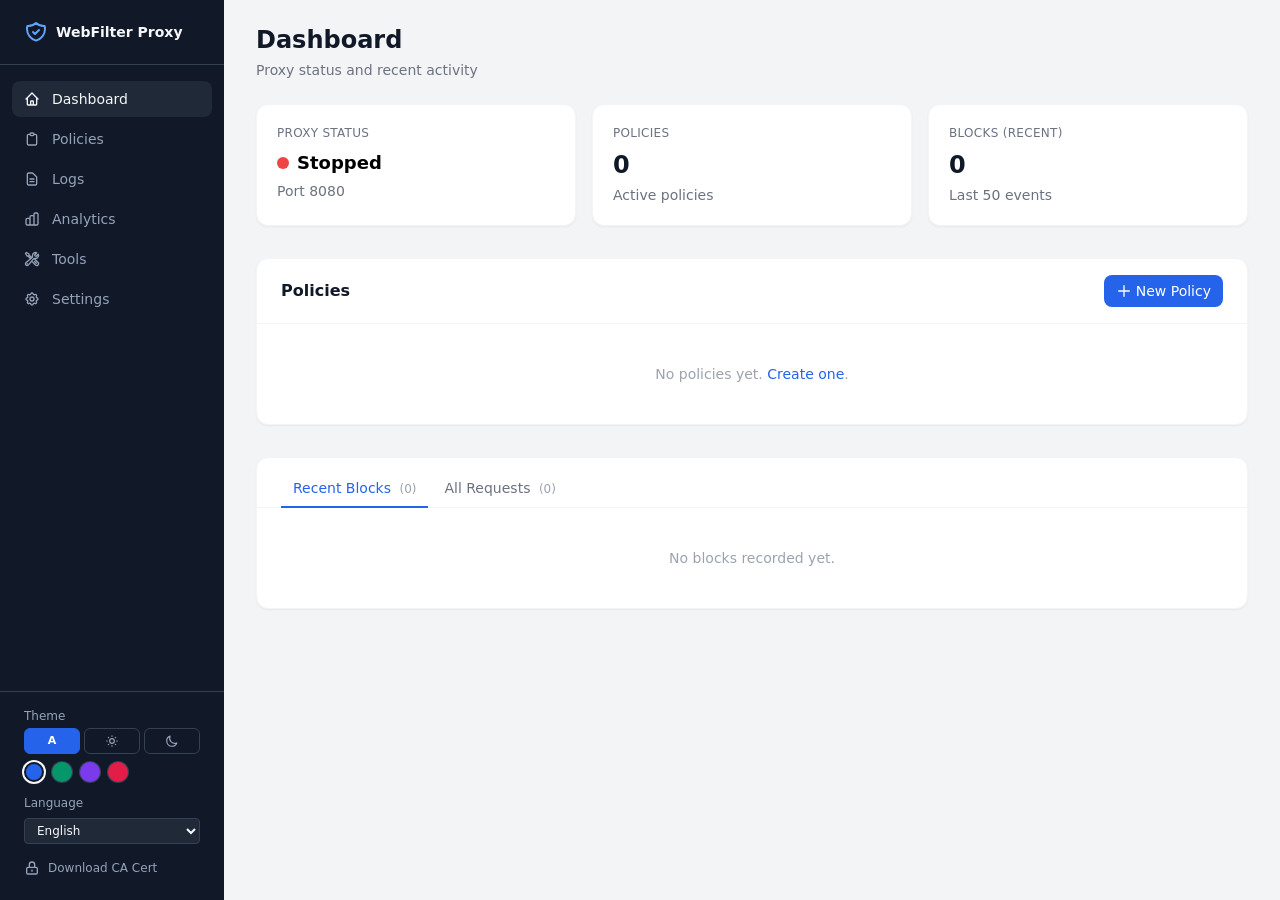
==== ui/index.html @ 970b745e "Fork gowebfilter proxy core and management UI Copy the MITM proxy engine, certificate handling, poli" ====
<!DOCTYPE html>
<html lang="en">
<head>
  <meta charset="UTF-8" />
  <meta name="viewport" content="width=device-width, initial-scale=1.0" />
  <title data-i18n="doc.dashboard">WebFilter Proxy</title>
  <link rel="stylesheet" href="tailwind.css" />
  <link rel="stylesheet" href="theme.css" />
  <script src="chrome.js"></script>
  <script src="i18n.js"></script>
  <script defer src="alpine.min.js"></script>
</head>
<body class="bg-canvas min-h-screen" x-data="dashboard()" x-init="init()">

  <!-- Sidebar -->
  <div class="flex h-screen overflow-hidden">
    <aside class="wf-sidebar w-56 bg-sidebar text-sidebar-ink flex flex-col flex-shrink-0">
      <div class="px-6 py-5 border-b border-sidebar-border">
        <div class="flex items-center gap-2">
          <svg class="w-6 h-6 text-blue-400" fill="none" viewBox="0 0 24 24" stroke="currentColor">
            <path stroke-linecap="round" stroke-linejoin="round" stroke-width="2"
              d="M9 12l2 2 4-4m5.618-4.016A11.955 11.955 0 0112 2.944a11.955 11.955 0 01-8.618 3.04A12.02 12.02 0 003 9c0 5.591 3.824 10.29 9 11.622 5.176-1.332 9-6.03 9-11.622 0-1.042-.133-2.052-.382-3.016z"/>
          </svg>
          <span class="font-bold text-sm">WebFilter Proxy</span>
        </div>
      </div>
      <nav class="flex-1 px-3 py-4 space-y-1">
        <a href="index.html" class="flex items-center gap-3 px-3 py-2 rounded-lg bg-sidebar-active text-sidebar-ink text-sm font-medium">
          <svg class="w-4 h-4" fill="none" viewBox="0 0 24 24" stroke="currentColor"><path stroke-linecap="round" stroke-linejoin="round" stroke-width="2" d="M3 12l2-2m0 0l7-7 7 7M5 10v10a1 1 0 001 1h3m10-11l2 2m-2-2v10a1 1 0 01-1 1h-3m-6 0a1 1 0 001-1v-4a1 1 0 011-1h2a1 1 0 011 1v4a1 1 0 001 1m-6 0h6"/></svg>
          <span data-i18n="nav.dashboard">Dashboard</span>
        </a>
        <a href="policies.html" class="flex items-center gap-3 px-3 py-2 rounded-lg text-sidebar-muted hover:bg-sidebar-active hover:text-sidebar-ink text-sm transition-colors">
          <svg class="w-4 h-4" fill="none" viewBox="0 0 24 24" stroke="currentColor"><path stroke-linecap="round" stroke-linejoin="round" stroke-width="2" d="M9 5H7a2 2 0 00-2 2v12a2 2 0 002 2h10a2 2 0 002-2V7a2 2 0 00-2-2h-2M9 5a2 2 0 002 2h2a2 2 0 002-2M9 5a2 2 0 012-2h2a2 2 0 012 2"/></svg>
          <span data-i18n="nav.policies">Policies</span>
        </a>
        <a href="logs.html" class="flex items-center gap-3 px-3 py-2 rounded-lg text-sidebar-muted hover:bg-sidebar-active hover:text-sidebar-ink text-sm transition-colors">
          <svg class="w-4 h-4" fill="none" viewBox="0 0 24 24" stroke="currentColor"><path stroke-linecap="round" stroke-linejoin="round" stroke-width="2" d="M9 12h6m-6 4h6m2 5H7a2 2 0 01-2-2V5a2 2 0 012-2h5.586a1 1 0 01.707.293l5.414 5.414a1 1 0 01.293.707V19a2 2 0 01-2 2z"/></svg>
          <span data-i18n="nav.logs">Logs</span>
        </a>
        <a href="analytics.html" class="flex items-center gap-3 px-3 py-2 rounded-lg text-sidebar-muted hover:bg-sidebar-active hover:text-sidebar-ink text-sm transition-colors">
          <svg class="w-4 h-4" fill="none" viewBox="0 0 24 24" stroke="currentColor"><path stroke-linecap="round" stroke-linejoin="round" stroke-width="2" d="M9 19v-6a2 2 0 00-2-2H5a2 2 0 00-2 2v6a2 2 0 002 2h2a2 2 0 002-2zm0 0V9a2 2 0 012-2h2a2 2 0 012 2v10m-6 0a2 2 0 002 2h2a2 2 0 002-2m0 0V5a2 2 0 012-2h2a2 2 0 012 2v14a2 2 0 01-2 2h-2a2 2 0 01-2-2z"/></svg>
          <span data-i18n="nav.analytics">Analytics</span>
        </a>
        <a href="tools.html" class="flex items-center gap-3 px-3 py-2 rounded-lg text-sidebar-muted hover:bg-sidebar-active hover:text-sidebar-ink text-sm transition-colors">
          <svg class="w-4 h-4" fill="none" viewBox="0 0 24 24" stroke="currentColor"><path stroke-linecap="round" stroke-linejoin="round" stroke-width="2" d="M11.42 15.17L17.25 21A2.652 2.652 0 0021 17.25l-5.877-5.877M11.42 15.17l2.496-3.03c.317-.384.74-.626 1.208-.766M11.42 15.17l-4.655 5.653a2.548 2.548 0 11-3.586-3.586l6.837-5.63m5.108-.233c.55-.164 1.163-.188 1.743-.14a4.5 4.5 0 004.486-6.336l-3.276 3.277a3.004 3.004 0 01-2.25-2.25l3.276-3.276a4.5 4.5 0 00-6.336 4.486c.091 1.076-.071 2.264-.904 2.95l-.102.085m-1.745 1.437L5.909 7.5H4.5L2.25 3.75l1.5-1.5L7.5 4.5v1.409l4.26 4.26m-1.745 1.437l1.745-1.437m6.615 8.206L15.75 15.75M4.867 19.125h.008v.008h-.008v-.008z"/></svg>
          <span data-i18n="nav.tools">Tools</span>
        </a>
        <a href="settings.html" class="flex items-center gap-3 px-3 py-2 rounded-lg text-sidebar-muted hover:bg-sidebar-active hover:text-sidebar-ink text-sm transition-colors">
          <svg class="w-4 h-4" fill="none" viewBox="0 0 24 24" stroke="currentColor"><path stroke-linecap="round" stroke-linejoin="round" stroke-width="2" d="M10.325 4.317c.426-1.756 2.924-1.756 3.35 0a1.724 1.724 0 002.573 1.066c1.543-.94 3.31.826 2.37 2.37a1.724 1.724 0 001.065 2.572c1.756.426 1.756 2.924 0 3.35a1.724 1.724 0 00-1.066 2.573c.94 1.543-.826 3.31-2.37 2.37a1.724 1.724 0 00-2.572 1.065c-.426 1.756-2.924 1.756-3.35 0a1.724 1.724 0 00-2.573-1.066c-1.543.94-3.31-.826-2.37-2.37a1.724 1.724 0 00-1.065-2.572c-1.756-.426-1.756-2.924 0-3.35a1.724 1.724 0 001.066-2.573c-.94-1.543.826-3.31 2.37-2.37.996.608 2.296.07 2.572-1.065z"/><path stroke-linecap="round" stroke-linejoin="round" stroke-width="2" d="M15 12a3 3 0 11-6 0 3 3 0 016 0z"/></svg>
          <span data-i18n="nav.settings">Settings</span>
        </a>
      </nav>
      <div class="px-3 py-4 border-t border-sidebar-border space-y-2">
        <label class="block px-3">
          <span class="text-xs text-sidebar-muted" data-i18n="lang.label">Language</span>
          <select class="wf-lang-select mt-1 w-full bg-sidebar-active text-sidebar-ink text-xs rounded px-2 py-1 border border-sidebar-border focus:outline-none"></select>
        </label>
        <a href="/api/ca-cert" class="flex items-center gap-2 text-xs text-sidebar-muted hover:text-sidebar-ink transition-colors px-3 py-2">
          <svg class="w-4 h-4" fill="none" viewBox="0 0 24 24" stroke="currentColor"><path stroke-linecap="round" stroke-linejoin="round" stroke-width="2" d="M12 15v2m-6 4h12a2 2 0 002-2v-6a2 2 0 00-2-2H6a2 2 0 00-2 2v6a2 2 0 002 2zm10-10V7a4 4 0 00-8 0v4h8z"/></svg>
          <span data-i18n="nav.downloadCert">Download CA Cert</span>
        </a>
      </div>
    </aside>

    <!-- Main content -->
    <main class="flex-1 overflow-auto">
      <div class="px-8 py-6">
        <div class="mb-6">
          <h1 class="text-2xl font-bold text-gray-900" data-i18n="dash.title">Dashboard</h1>
          <p class="text-sm text-gray-500 mt-1" data-i18n="dash.subtitle">Proxy status and recent activity</p>
        </div>

        <!-- Status cards -->
        <div class="grid grid-cols-1 sm:grid-cols-3 gap-4 mb-8">
          <div class="bg-card rounded-xl shadow-sm p-5 border border-gray-100">
            <div class="text-xs font-medium text-gray-500 uppercase tracking-wide mb-2" data-i18n="dash.proxyStatus">Proxy Status</div>
            <div class="flex items-center gap-2">
              <div :class="status.proxy_running ? 'bg-green-500' : 'bg-red-500'" class="w-3 h-3 rounded-full"></div>
              <span class="text-lg font-semibold" x-text="$t(status.proxy_running ? 'dash.running' : 'dash.stopped')"></span>
            </div>
            <div class="text-sm text-gray-500 mt-1" x-text="$t('dash.port') + ' ' + status.proxy_port"></div>
          </div>
          <div class="bg-card rounded-xl shadow-sm p-5 border border-gray-100">
            <div class="text-xs font-medium text-gray-500 uppercase tracking-wide mb-2" data-i18n="dash.policies">Policies</div>
            <div class="text-2xl font-bold text-gray-900" x-text="policies.length"></div>
            <div class="text-sm text-gray-500 mt-1" data-i18n="dash.activePolicies">Active policies</div>
          </div>
          <div class="bg-card rounded-xl shadow-sm p-5 border border-gray-100">
            <div class="text-xs font-medium text-gray-500 uppercase tracking-wide mb-2" data-i18n="dash.blocksRecent">Blocks (recent)</div>
            <div class="text-2xl font-bold text-gray-900" x-text="status.recent_blocks ? status.recent_blocks.length : 0"></div>
            <div class="text-sm text-gray-500 mt-1" data-i18n="dash.last50">Last 50 events</div>
          </div>
        </div>

        <!-- Policies table -->
        <div class="bg-card rounded-xl shadow-sm border border-gray-100 mb-8">
          <div class="px-6 py-4 border-b border-gray-100 flex items-center justify-between">
            <h2 class="text-base font-semibold text-gray-900" data-i18n="dash.policies">Policies</h2>
            <a href="policy-editor.html?action=new"
               class="inline-flex items-center gap-1 px-3 py-1.5 bg-blue-600 text-white text-sm font-medium rounded-lg hover:bg-blue-700 transition-colors">
              <svg class="w-4 h-4" fill="none" viewBox="0 0 24 24" stroke="currentColor"><path stroke-linecap="round" stroke-linejoin="round" stroke-width="2" d="M12 4v16m8-8H4"/></svg>
              <span data-i18n="dash.newPolicy">New Policy</span>
            </a>
          </div>
          <div x-show="policies.length === 0" class="px-6 py-10 text-center text-gray-400 text-sm" data-i18n-html="dash.noPolicies">
            No policies yet. <a href="policy-editor.html?action=new" class="text-blue-600 hover:underline">Create one</a>.
          </div>
          <div x-show="policies.length > 0" class="overflow-x-auto">
            <table class="w-full text-sm">
              <thead>
                <tr class="border-b border-gray-100 text-left">
                  <th class="px-6 py-3 text-xs font-medium text-gray-500 uppercase" data-i18n="th.name">Name</th>
                  <th class="px-6 py-3 text-xs font-medium text-gray-500 uppercase" data-i18n="th.sourceIps">Source IPs</th>
                  <th class="px-6 py-3 text-xs font-medium text-gray-500 uppercase" data-i18n="th.activeFilters">Active Filters</th>
                  <th class="px-6 py-3 text-xs font-medium text-gray-500 uppercase"></th>
                </tr>
              </thead>
              <tbody>
                <template x-for="policy in policies" :key="policy.name">
                  <tr class="border-b border-gray-50 hover:bg-gray-50 transition-colors">
                    <td class="px-6 py-3 font-medium text-gray-900" x-text="policy.name"></td>
                    <td class="px-6 py-3 text-gray-500">
                      <template x-if="policy.source_ips.length === 0">
                        <span class="text-gray-400 italic" x-text="$t('common.catchAll')"></span>
                      </template>
                      <template x-if="policy.source_ips.length > 0">
                        <span x-text="policy.source_ips.slice(0,2).join(', ') + (policy.source_ips.length > 2 ? ' +' + (policy.source_ips.length-2) + ' more' : '')"></span>
                      </template>
                    </td>
                    <td class="px-6 py-3">
                      <div class="flex flex-wrap gap-1">
                        <template x-if="policy.url_filter.enabled"><span class="badge bg-blue-100 text-blue-700">URL</span></template>
                        <template x-if="policy.doh.enabled"><span class="badge bg-purple-100 text-purple-700">DOH</span></template>
                        <template x-if="policy.safesearch.enabled"><span class="badge bg-green-100 text-green-700">SafeSearch</span></template>
                        <template x-if="policy.youtube.enabled"><span class="badge bg-red-100 text-red-700">YouTube</span></template>
                        <template x-if="policy.text_classifier.enabled"><span class="badge bg-yellow-100 text-yellow-700">Text</span></template>
                        <template x-if="policy.image_classifier.enabled"><span class="badge bg-orange-100 text-orange-700">Image</span></template>
                      </div>
                    </td>
                    <td class="px-6 py-3 text-right">
                      <a :href="'policy-editor.html?name=' + encodeURIComponent(policy.name)"
                         class="text-blue-600 hover:text-blue-800 mr-3 text-xs font-medium" x-text="$t('common.edit')"></a>
                      <button @click="deletePolicy(policy.name)"
                              class="text-red-500 hover:text-red-700 text-xs font-medium" x-text="$t('common.delete')"></button>
                    </td>
                  </tr>
                </template>
              </tbody>
            </table>
          </div>
        </div>

        <!-- Activity (tabbed: Recent Blocks / All Requests) -->
        <div class="bg-card rounded-xl shadow-sm border border-gray-100">
          <div class="px-6 pt-3 border-b border-gray-100 flex items-center gap-1">
            <button @click="tab = 'blocks'"
                    :class="tab === 'blocks' ? 'border-blue-600 text-blue-600' : 'border-transparent text-gray-500 hover:text-gray-700'"
                    class="px-3 py-2 text-sm font-medium border-b-2 -mb-px transition-colors">
              <span data-i18n="dash.recentBlocks">Recent Blocks</span>
              <span class="ml-1 text-xs text-gray-400" x-text="'(' + (status.recent_blocks ? status.recent_blocks.length : 0) + ')'"></span>
            </button>
            <button @click="tab = 'requests'"
                    :class="tab === 'requests' ? 'border-blue-600 text-blue-600' : 'border-transparent text-gray-500 hover:text-gray-700'"
                    class="px-3 py-2 text-sm font-medium border-b-2 -mb-px transition-colors">
              <span data-i18n="dash.allRequests">All Requests</span>
              <span class="ml-1 text-xs text-gray-400" x-text="'(' + (status.recent_requests ? status.recent_requests.length : 0) + ')'"></span>
            </button>
          </div>

          <!-- Recent Blocks tab -->
          <div x-show="tab === 'blocks'">
            <div x-show="!status.recent_blocks || status.recent_blocks.length === 0"
                 class="px-6 py-10 text-center text-gray-400 text-sm" data-i18n="dash.noBlocks">No blocks recorded yet.</div>
            <div x-show="status.recent_blocks && status.recent_blocks.length > 0" class="overflow-x-auto">
              <table class="w-full text-sm">
                <thead>
                  <tr class="border-b border-gray-100">
                    <th class="px-6 py-3 text-xs font-medium text-gray-500 uppercase text-left" data-i18n="th.time">Time</th>
                    <th class="px-6 py-3 text-xs font-medium text-gray-500 uppercase text-left" data-i18n="th.domain">Domain</th>
                    <th class="px-6 py-3 text-xs font-medium text-gray-500 uppercase text-left" data-i18n="th.filter">Filter</th>
                    <th class="px-6 py-3 text-xs font-medium text-gray-500 uppercase text-left" data-i18n="th.policy">Policy</th>
                    <th class="px-6 py-3 text-xs font-medium text-gray-500 uppercase text-left" data-i18n="th.client">Client</th>
                  </tr>
                </thead>
                <tbody>
                  <template x-for="(block, i) in status.recent_blocks" :key="i">
                    <tr class="border-b border-gray-50">
                      <td class="px-6 py-2 text-gray-400 text-xs" x-text="new Date(block.ts * 1000).toLocaleTimeString()"></td>
                      <td class="px-6 py-2 font-mono text-xs text-gray-800" x-text="block.domain"></td>
                      <td class="px-6 py-2"><span class="badge bg-gray-100 text-gray-600" x-text="block.component"></span></td>
                      <td class="px-6 py-2 text-gray-600" x-text="block.policy"></td>
                      <td class="px-6 py-2 font-mono text-xs text-gray-500" x-text="block.client_ip"></td>
                    </tr>
                  </template>
                </tbody>
              </table>
            </div>
          </div>

          <!-- All Requests tab -->
          <div x-show="tab === 'requests'" x-cloak>
            <div x-show="!status.recent_requests || status.recent_requests.length === 0"
                 class="px-6 py-10 text-center text-gray-400 text-sm" data-i18n="dash.noRequests">No requests recorded yet.</div>
            <div x-show="status.recent_requests && status.recent_requests.length > 0" class="overflow-x-auto">
              <table class="w-full text-sm">
                <thead>
                  <tr class="border-b border-gray-100">
                    <th class="px-6 py-3 text-xs font-medium text-gray-500 uppercase text-left" data-i18n="th.time">Time</th>
                    <th class="px-6 py-3 text-xs font-medium text-gray-500 uppercase text-left" data-i18n="th.method">Method</th>
                    <th class="px-6 py-3 text-xs font-medium text-gray-500 uppercase text-left" data-i18n="th.host">Host</th>
                    <th class="px-6 py-3 text-xs font-medium text-gray-500 uppercase text-left" data-i18n="th.path">Path</th>
                    <th class="px-6 py-3 text-xs font-medium text-gray-500 uppercase text-left" data-i18n="th.status">Status</th>
                    <th class="px-6 py-3 text-xs font-medium text-gray-500 uppercase text-left" data-i18n="th.action">Action</th>
                    <th class="px-6 py-3 text-xs font-medium text-gray-500 uppercase text-left" data-i18n="th.client">Client</th>
                    <th class="px-6 py-3 text-xs font-medium text-gray-500 uppercase text-left" data-i18n="th.userAgent">User Agent</th>
                  </tr>
                </thead>
                <tbody>
                  <template x-for="(req, i) in status.recent_requests" :key="i">
                    <tr class="border-b border-gray-50" :class="req.action === 'blocked' ? 'bg-red-50/40' : ''">
                      <td class="px-6 py-2 text-gray-400 text-xs whitespace-nowrap" x-text="new Date(req.ts * 1000).toLocaleTimeString()"></td>
                      <td class="px-6 py-2 text-gray-500 text-xs font-mono" x-text="req.method"></td>
                      <td class="px-6 py-2 font-mono text-xs text-gray-800" x-text="req.host"></td>
                      <td class="px-6 py-2 font-mono text-xs text-gray-500 max-w-xs truncate" :title="req.path" x-text="req.path"></td>
                      <td class="px-6 py-2 text-xs"><span x-text="req.status || '—'"
                          :class="req.status >= 400 ? 'text-red-600' : req.status >= 300 ? 'text-amber-600' : 'text-gray-600'"></span></td>
                      <td class="px-6 py-2">
                        <span class="badge"
                              :class="req.action === 'blocked' ? 'bg-red-100 text-red-700' : req.action === 'modified' ? 'bg-amber-100 text-amber-700' : 'bg-green-100 text-green-700'"
                              x-text="req.action === 'ok' ? $t('action.allowed') : $t('action.' + req.action, req.action)"></span>
                        <span x-show="req.component" class="ml-1 text-xs text-gray-400" x-text="req.component"></span>
                      </td>
                      <td class="px-6 py-2 font-mono text-xs text-gray-500" x-text="req.client_ip"></td>
                      <td class="px-6 py-2 font-mono text-xs text-gray-400 max-w-xs truncate" :title="req.user_agent" x-text="req.user_agent || '—'"></td>
                    </tr>
                  </template>
                </tbody>
              </table>
            </div>
          </div>
        </div>
      </div>
    </main>
  </div>

  <script>
    function dashboard() {
      return {
        status: { proxy_running: false, proxy_port: 8080, recent_blocks: [], recent_requests: [] },
        policies: [],
        tab: 'blocks',

        async init() {
          await this.refresh();
          setInterval(() => this.refresh(), 15000);
        },

        async refresh() {
          try {
            const [statusRes, policiesRes] = await Promise.all([
              fetch('/api/status').then(r => r.json()),
              fetch('/api/policies').then(r => r.json()),
            ]);
            this.status = statusRes;
            this.policies = policiesRes;
          } catch (e) {
            console.error('Refresh failed', e);
          }
        },

        async deletePolicy(name) {
          if (!confirm(window.wfT('pol.confirmDelete').replace('{name}', name))) return;
          await fetch(`/api/policies/${encodeURIComponent(name)}`, { method: 'DELETE' });
          await this.refresh();
        },
      };
    }
  </script>
</body>
</html>
---- ui/theme.css ----
/*
 * WebFilter management UI — theme tokens + responsive shell.
 *
 * Build-free companion to chrome.js. chrome.js remaps Tailwind's `gray`/`blue`
 * palettes (and adds `canvas`/`card`/`sidebar*` utilities) to the CSS variables
 * defined here, so existing utility classes (bg-card, text-gray-900, bg-blue-600…)
 * theme automatically. chrome.js always sets an explicit data-theme="light|dark"
 * (resolving the user's "auto" preference) and data-accent on <html> BEFORE paint,
 * so there is no flash and no prefers-color-scheme media query is needed here.
 *
 * Colour values are "R G B" triples (no commas) so Tailwind's
 * rgb(var(--x) / <alpha-value>) opacity modifier keeps working.
 *
 *   Neutrals  : --wf-gray-50..900, --wf-canvas (page), --wf-card (surface)
 *   Accent    : --wf-accent-50/100/400/600/700/800  (the only blue steps used)
 *   Sidebar   : --wf-sidebar*  (stays dark in both modes)
 */

/* ── Sidebar chrome — mode-independent (dark in both light & dark themes) ── */
:root {
  --wf-sidebar:        17 24 39;   /* slate-900 — matches the original look   */
  --wf-sidebar-ink:    245 247 250;/* active item / heading text              */
  --wf-sidebar-muted:  148 163 184;/* inactive nav text (was gray-400)        */
  --wf-sidebar-active:  31 41 55;  /* hover / active item bg (was gray-800)   */
  --wf-sidebar-border:  51 65 85;  /* dividers (was gray-700)                 */
}

/* ── Neutrals: LIGHT ── */
:root[data-theme="light"] {
  --wf-canvas:   243 244 246;
  --wf-card:     255 255 255;
  --wf-gray-50:  249 250 251;
  --wf-gray-100: 243 244 246;
  --wf-gray-200: 229 231 235;
  --wf-gray-300: 209 213 219;
  --wf-gray-400: 156 163 175;
  --wf-gray-500: 107 114 128;
  --wf-gray-600:  75  85  99;
  --wf-gray-700:  55  65  81;
  --wf-gray-800:  31  41  55;
  --wf-gray-900:  17  24  39;
}

/* ── Neutrals: DARK (the gray ramp inverts so text-gray-900 reads light) ── */
:root[data-theme="dark"] {
  --wf-canvas:   17  21  28;
  --wf-card:     26  32  42;
  --wf-gray-50:  30  35  45;
  --wf-gray-100: 38  44  56;
  --wf-gray-200: 50  58  72;
  --wf-gray-300: 71  85 105;
  --wf-gray-400: 148 163 184;
  --wf-gray-500: 160 174 192;
  --wf-gray-600: 190 200 214;
  --wf-gray-700: 209 217 228;
  --wf-gray-800: 226 232 240;
  --wf-gray-900: 241 245 249;
}

/* ── Accents (light) — fallback default is blue ── */
:root[data-theme="light"],
:root[data-theme="light"][data-accent="blue"] {
  --wf-accent-50:  239 246 255;
  --wf-accent-100: 219 234 254;
  --wf-accent-400:  96 165 250;
  --wf-accent-600:  37  99 235;
  --wf-accent-700:  29  78 216;
  --wf-accent-800:  30  64 175;
}
:root[data-theme="light"][data-accent="emerald"] {
  --wf-accent-50:  236 253 245;
  --wf-accent-100: 209 250 229;
  --wf-accent-400:  52 211 153;
  --wf-accent-600:   5 150 105;
  --wf-accent-700:   4 120  87;
  --wf-accent-800:   6  95  70;
}
:root[data-theme="light"][data-accent="violet"] {
  --wf-accent-50:  245 243 255;
  --wf-accent-100: 237 233 254;
  --wf-accent-400: 167 139 250;
  --wf-accent-600: 124  58 237;
  --wf-accent-700: 109  40 217;
  --wf-accent-800:  91  33 182;
}
:root[data-theme="light"][data-accent="rose"] {
  --wf-accent-50:  255 241 242;
  --wf-accent-100: 255 228 230;
  --wf-accent-400: 251 113 133;
  --wf-accent-600: 225  29  72;
  --wf-accent-700: 190  18  60;
  --wf-accent-800: 159  18  57;
}

/* ── Accents (dark) — ramp shifts lighter so it reads on dark surfaces.
      step 700 is deliberately light: it is the text colour of the *-100/700
      tint badges (e.g. the URL filter badge), which now sit on a dark tint. ── */
:root[data-theme="dark"],
:root[data-theme="dark"][data-accent="blue"] {
  --wf-accent-50:  23  37  60;
  --wf-accent-100: 30  58  95;
  --wf-accent-400: 96 165 250;
  --wf-accent-600: 59 130 246;
  --wf-accent-700: 96 165 250;
  --wf-accent-800: 147 197 253;
}
:root[data-theme="dark"][data-accent="emerald"] {
  --wf-accent-50:  16  45  38;
  --wf-accent-100:  6  60  50;
  --wf-accent-400: 52 211 153;
  --wf-accent-600: 16 185 129;
  --wf-accent-700: 52 211 153;
  --wf-accent-800: 110 231 183;
}
:root[data-theme="dark"][data-accent="violet"] {
  --wf-accent-50:  40  30  70;
  --wf-accent-100: 49  36  92;
  --wf-accent-400: 167 139 250;
  --wf-accent-600: 139  92 246;
  --wf-accent-700: 167 139 250;
  --wf-accent-800: 196 181 253;
}
:root[data-theme="dark"][data-accent="rose"] {
  --wf-accent-50:  60  24  32;
  --wf-accent-100: 80  28  42;
  --wf-accent-400: 251 113 133;
  --wf-accent-600: 244  63  94;
  --wf-accent-700: 251 113 133;
  --wf-accent-800: 253 164 175;
}

/* Smooth the switch a touch (not on transforms — keep the drawer snappy). */
body { transition: background-color .15s ease, color .15s ease; }

/* Form controls default to the themed surface so they don't render as native
   white boxes (with black text) in dark mode. These are element-level rules, so
   any explicit utility class (e.g. the sidebar's bg-sidebar-active language
   select, or a text-gray-700 field) still wins on specificity. In light mode
   the card is white, so this matches the previous native appearance exactly. */
input:not([type="checkbox"]):not([type="radio"]):not([type="range"]),
select,
textarea {
  background-color: rgb(var(--wf-card));
  color: rgb(var(--wf-gray-900));
  border-color: rgb(var(--wf-gray-200));
}
input::placeholder,
textarea::placeholder { color: rgb(var(--wf-gray-400)); }
input, select, textarea { accent-color: rgb(var(--wf-accent-600)); }

/* ── Theme picker (injected into the sidebar by chrome.js) ── */
.wf-theme-picker .wf-mode-btn {
  flex: 1 1 0;
  border: 1px solid rgb(var(--wf-sidebar-border));
  color: rgb(var(--wf-sidebar-muted));
  border-radius: .375rem;
  padding: .25rem 0;
  font-size: .6875rem;
  line-height: 1rem;
  display: flex;
  align-items: center;
  justify-content: center;
  cursor: pointer;
  transition: background-color .12s, color .12s, border-color .12s;
}
.wf-theme-picker .wf-mode-btn:hover { color: rgb(var(--wf-sidebar-ink)); }
.wf-theme-picker .wf-mode-btn.wf-active {
  background: rgb(var(--wf-accent-600));
  border-color: rgb(var(--wf-accent-600));
  color: #fff;
}
.wf-theme-picker .wf-swatch {
  width: 1.25rem;
  height: 1.25rem;
  border-radius: 9999px;
  cursor: pointer;
  border: 2px solid transparent;
  box-shadow: 0 0 0 1px rgb(var(--wf-sidebar-border));
  transition: transform .12s;
}
.wf-theme-picker .wf-swatch:hover { transform: scale(1.1); }
.wf-theme-picker .wf-swatch.wf-active {
  border-color: rgb(var(--wf-sidebar));
  box-shadow: 0 0 0 2px rgb(var(--wf-sidebar-ink));
}

/* ── Responsive shell: off-canvas drawer below lg (1024px) ── */
.wf-topbar { display: none; }

@media (max-width: 1023px) {
  .wf-sidebar {
    position: fixed;
    inset-block: 0;
    inset-inline-start: 0;
    transform: translateX(-100%);
    transition: transform .2s ease;
    z-index: 50;
    box-shadow: 0 0 40px rgba(0, 0, 0, .35);
  }
  [dir="rtl"] .wf-sidebar { transform: translateX(100%); }
  .wf-sidebar.wf-open { transform: none; }

  .wf-backdrop {
    position: fixed;
    inset: 0;
    background: rgba(0, 0, 0, .5);
    opacity: 0;
    pointer-events: none;
    transition: opacity .2s ease;
    z-index: 40;
  }
  .wf-backdrop.wf-open { opacity: 1; pointer-events: auto; }

  .wf-topbar {
    position: sticky;
    top: 0;
    z-index: 30;
    display: flex;
    align-items: center;
    gap: .625rem;
    padding: .5rem .75rem;
    background: rgb(var(--wf-card));
    border-bottom: 1px solid rgb(var(--wf-gray-200));
  }
  .wf-burger {
    display: inline-flex;
    align-items: center;
    justify-content: center;
    width: 2.25rem;
    height: 2.25rem;
    border-radius: .5rem;
    color: rgb(var(--wf-gray-700));
    cursor: pointer;
  }
  .wf-burger:hover { background: rgb(var(--wf-gray-100)); }
}

/* Desktop: never show mobile chrome even if classes linger. */
@media (min-width: 1024px) {
  .wf-backdrop, .wf-topbar { display: none !important; }
}
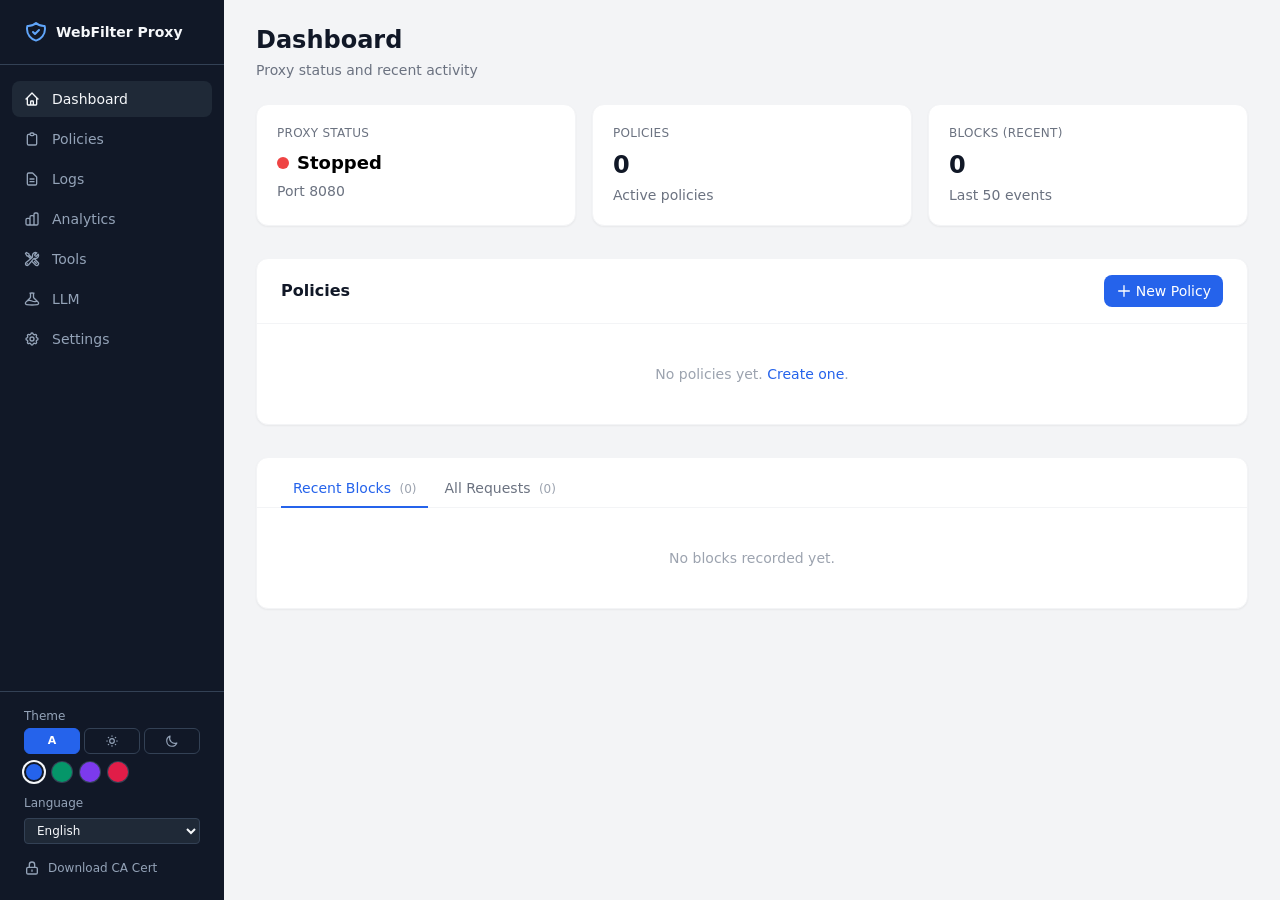
==== commit c4cd761c: "Add the edge-LLM runtime: llama.cpp downloader, supervisor, client and UI Settings gain an llm block" ====
--- a/ui/index.html
+++ b/ui/index.html
@@ -44,6 +44,10 @@
         <a href="tools.html" class="flex items-center gap-3 px-3 py-2 rounded-lg text-sidebar-muted hover:bg-sidebar-active hover:text-sidebar-ink text-sm transition-colors">
           <svg class="w-4 h-4" fill="none" viewBox="0 0 24 24" stroke="currentColor"><path stroke-linecap="round" stroke-linejoin="round" stroke-width="2" d="M11.42 15.17L17.25 21A2.652 2.652 0 0021 17.25l-5.877-5.877M11.42 15.17l2.496-3.03c.317-.384.74-.626 1.208-.766M11.42 15.17l-4.655 5.653a2.548 2.548 0 11-3.586-3.586l6.837-5.63m5.108-.233c.55-.164 1.163-.188 1.743-.14a4.5 4.5 0 004.486-6.336l-3.276 3.277a3.004 3.004 0 01-2.25-2.25l3.276-3.276a4.5 4.5 0 00-6.336 4.486c.091 1.076-.071 2.264-.904 2.95l-.102.085m-1.745 1.437L5.909 7.5H4.5L2.25 3.75l1.5-1.5L7.5 4.5v1.409l4.26 4.26m-1.745 1.437l1.745-1.437m6.615 8.206L15.75 15.75M4.867 19.125h.008v.008h-.008v-.008z"/></svg>
           <span data-i18n="nav.tools">Tools</span>
+        </a>
+        <a href="llm.html" class="flex items-center gap-3 px-3 py-2 rounded-lg text-sidebar-muted hover:bg-sidebar-active hover:text-sidebar-ink text-sm transition-colors">
+          <svg class="w-4 h-4" fill="none" viewBox="0 0 24 24" stroke="currentColor"><path stroke-linecap="round" stroke-linejoin="round" stroke-width="2" d="M9.75 3.104v5.714a2.25 2.25 0 01-.659 1.591L5 14.5M9.75 3.104c-.251.023-.501.05-.75.082m.75-.082a24.301 24.301 0 014.5 0m0 0v5.714c0 .597.237 1.17.659 1.591L19.8 15.3M14.25 3.104c.251.023.501.05.75.082M19.8 15.3l-1.57.393A9.065 9.065 0 0112 15a9.065 9.065 0 00-6.23-.693L5 14.5m14.8.8l1.402 1.402c1.232 1.232.65 3.318-1.067 3.611A48.309 48.309 0 0112 21c-2.773 0-5.491-.235-8.135-.687-1.718-.293-2.3-2.379-1.067-3.61L5 14.5"/></svg>
+          <span data-i18n="nav.llm">LLM</span>
         </a>
         <a href="settings.html" class="flex items-center gap-3 px-3 py-2 rounded-lg text-sidebar-muted hover:bg-sidebar-active hover:text-sidebar-ink text-sm transition-colors">
           <svg class="w-4 h-4" fill="none" viewBox="0 0 24 24" stroke="currentColor"><path stroke-linecap="round" stroke-linejoin="round" stroke-width="2" d="M10.325 4.317c.426-1.756 2.924-1.756 3.35 0a1.724 1.724 0 002.573 1.066c1.543-.94 3.31.826 2.37 2.37a1.724 1.724 0 001.065 2.572c1.756.426 1.756 2.924 0 3.35a1.724 1.724 0 00-1.066 2.573c.94 1.543-.826 3.31-2.37 2.37a1.724 1.724 0 00-2.572 1.065c-.426 1.756-2.924 1.756-3.35 0a1.724 1.724 0 00-2.573-1.066c-1.543.94-3.31-.826-2.37-2.37a1.724 1.724 0 00-1.065-2.572c-1.756-.426-1.756-2.924 0-3.35a1.724 1.724 0 001.066-2.573c-.94-1.543.826-3.31 2.37-2.37.996.608 2.296.07 2.572-1.065z"/><path stroke-linecap="round" stroke-linejoin="round" stroke-width="2" d="M15 12a3 3 0 11-6 0 3 3 0 016 0z"/></svg>
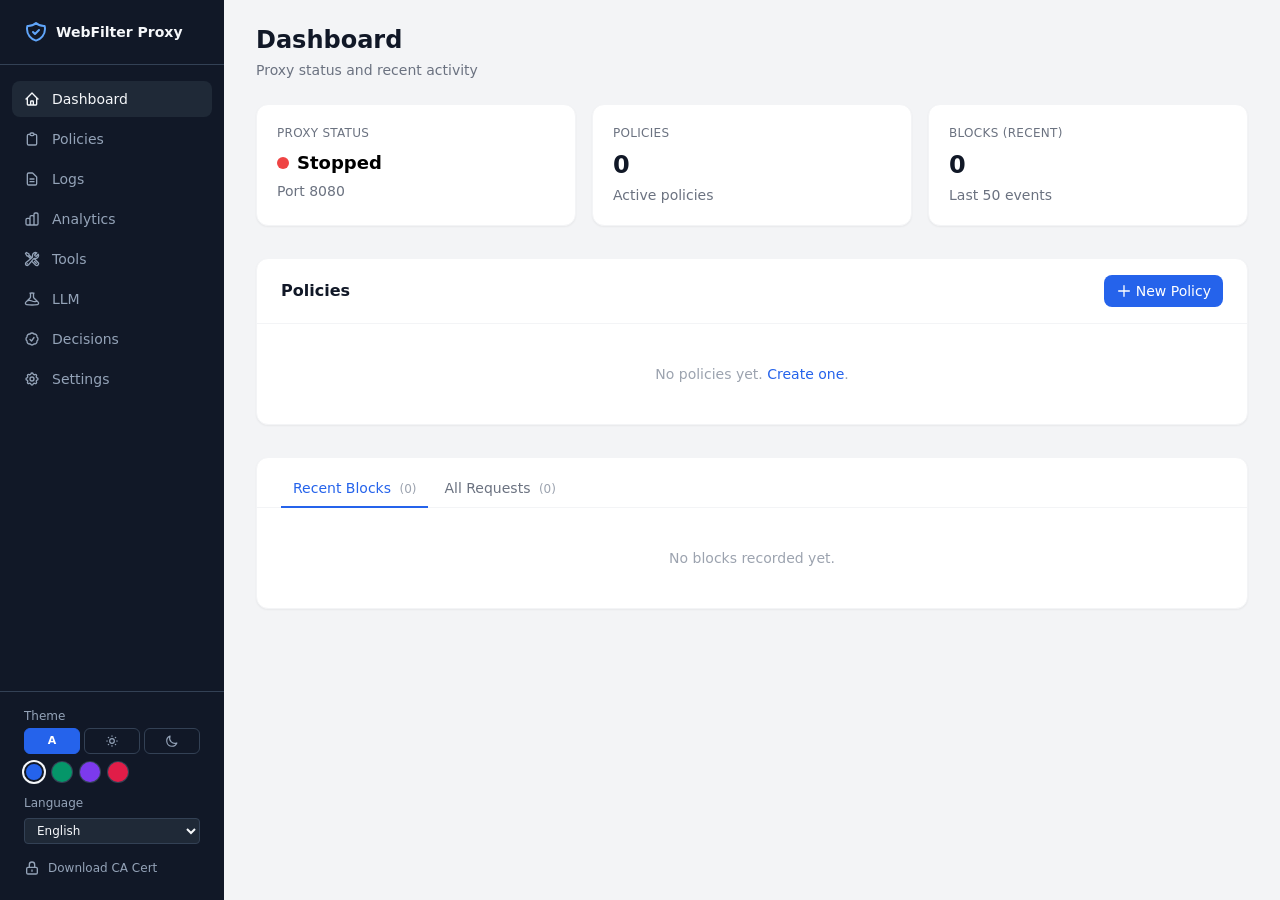
==== commit d1e68893: "Route text and image classification through an LLM verdict service internal/classify/verdict is the " ====
--- a/ui/index.html
+++ b/ui/index.html
@@ -48,6 +48,10 @@
         <a href="llm.html" class="flex items-center gap-3 px-3 py-2 rounded-lg text-sidebar-muted hover:bg-sidebar-active hover:text-sidebar-ink text-sm transition-colors">
           <svg class="w-4 h-4" fill="none" viewBox="0 0 24 24" stroke="currentColor"><path stroke-linecap="round" stroke-linejoin="round" stroke-width="2" d="M9.75 3.104v5.714a2.25 2.25 0 01-.659 1.591L5 14.5M9.75 3.104c-.251.023-.501.05-.75.082m.75-.082a24.301 24.301 0 014.5 0m0 0v5.714c0 .597.237 1.17.659 1.591L19.8 15.3M14.25 3.104c.251.023.501.05.75.082M19.8 15.3l-1.57.393A9.065 9.065 0 0112 15a9.065 9.065 0 00-6.23-.693L5 14.5m14.8.8l1.402 1.402c1.232 1.232.65 3.318-1.067 3.611A48.309 48.309 0 0112 21c-2.773 0-5.491-.235-8.135-.687-1.718-.293-2.3-2.379-1.067-3.61L5 14.5"/></svg>
           <span data-i18n="nav.llm">LLM</span>
+        </a>
+        <a href="decisions.html" class="flex items-center gap-3 px-3 py-2 rounded-lg text-sidebar-muted hover:bg-sidebar-active hover:text-sidebar-ink text-sm transition-colors">
+          <svg class="w-4 h-4" fill="none" viewBox="0 0 24 24" stroke="currentColor"><path stroke-linecap="round" stroke-linejoin="round" stroke-width="2" d="M9 12.75L11.25 15 15 9.75M21 12c0 1.268-.63 2.39-1.593 3.068a3.745 3.745 0 01-1.043 3.296 3.745 3.745 0 01-3.296 1.043A3.745 3.745 0 0112 21c-1.268 0-2.39-.63-3.068-1.593a3.746 3.746 0 01-3.296-1.043 3.745 3.745 0 01-1.043-3.296A3.745 3.745 0 013 12c0-1.268.63-2.39 1.593-3.068a3.745 3.745 0 011.043-3.296 3.746 3.746 0 013.296-1.043A3.746 3.746 0 0112 3c1.268 0 2.39.63 3.068 1.593a3.746 3.746 0 013.296 1.043 3.746 3.746 0 011.043 3.296A3.745 3.745 0 0121 12z"/></svg>
+          <span data-i18n="nav.decisions">Decisions</span>
         </a>
         <a href="settings.html" class="flex items-center gap-3 px-3 py-2 rounded-lg text-sidebar-muted hover:bg-sidebar-active hover:text-sidebar-ink text-sm transition-colors">
           <svg class="w-4 h-4" fill="none" viewBox="0 0 24 24" stroke="currentColor"><path stroke-linecap="round" stroke-linejoin="round" stroke-width="2" d="M10.325 4.317c.426-1.756 2.924-1.756 3.35 0a1.724 1.724 0 002.573 1.066c1.543-.94 3.31.826 2.37 2.37a1.724 1.724 0 001.065 2.572c1.756.426 1.756 2.924 0 3.35a1.724 1.724 0 00-1.066 2.573c.94 1.543-.826 3.31-2.37 2.37a1.724 1.724 0 00-2.572 1.065c-.426 1.756-2.924 1.756-3.35 0a1.724 1.724 0 00-2.573-1.066c-1.543.94-3.31-.826-2.37-2.37a1.724 1.724 0 00-1.065-2.572c-1.756-.426-1.756-2.924 0-3.35a1.724 1.724 0 001.066-2.573c-.94-1.543.826-3.31 2.37-2.37.996.608 2.296.07 2.572-1.065z"/><path stroke-linecap="round" stroke-linejoin="round" stroke-width="2" d="M15 12a3 3 0 11-6 0 3 3 0 016 0z"/></svg>
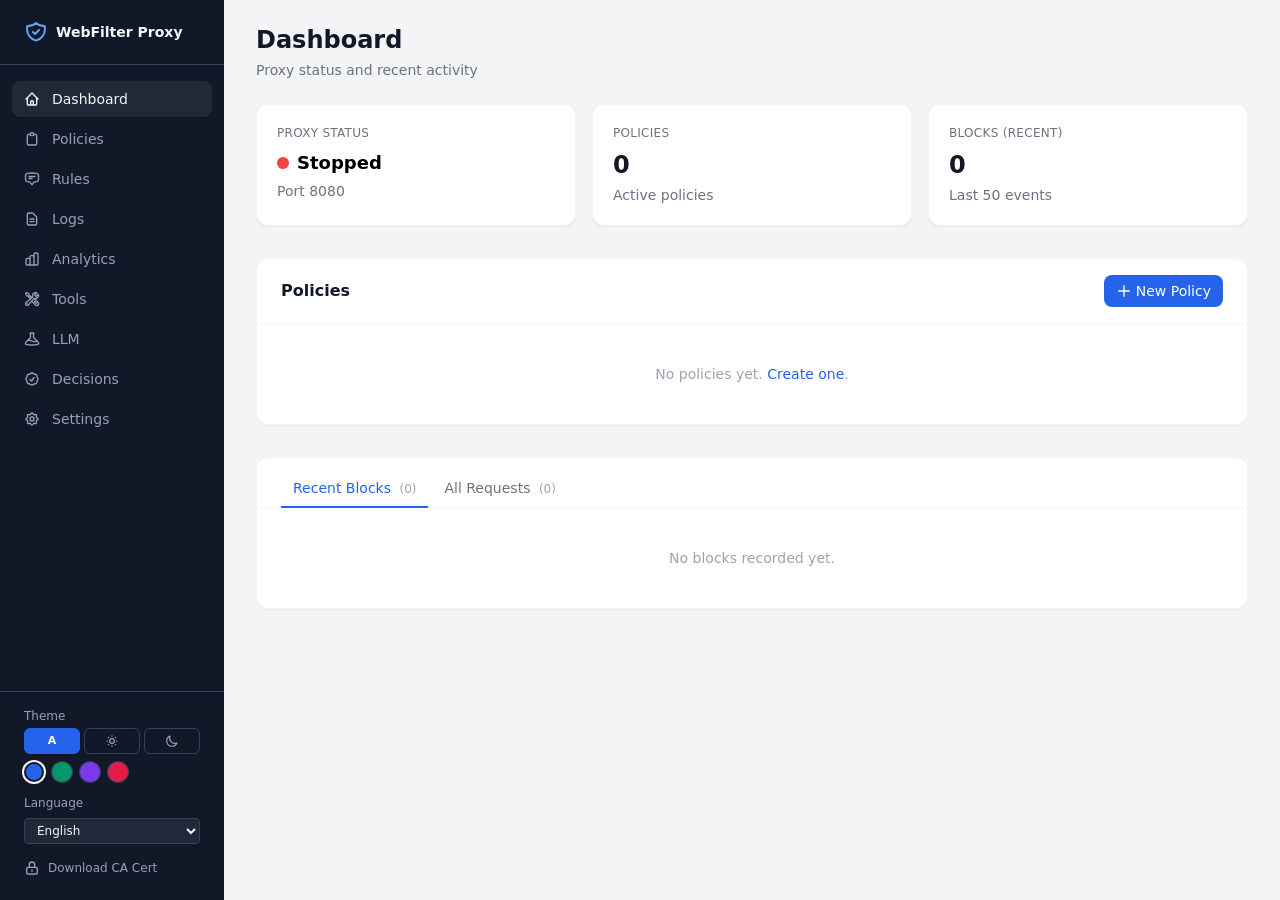
==== commit 21776044: "Add natural-language policy rules with an LLM compiler Rules live in config/rules.json next to setti" ====
--- a/ui/index.html
+++ b/ui/index.html
@@ -32,6 +32,10 @@
         <a href="policies.html" class="flex items-center gap-3 px-3 py-2 rounded-lg text-sidebar-muted hover:bg-sidebar-active hover:text-sidebar-ink text-sm transition-colors">
           <svg class="w-4 h-4" fill="none" viewBox="0 0 24 24" stroke="currentColor"><path stroke-linecap="round" stroke-linejoin="round" stroke-width="2" d="M9 5H7a2 2 0 00-2 2v12a2 2 0 002 2h10a2 2 0 002-2V7a2 2 0 00-2-2h-2M9 5a2 2 0 002 2h2a2 2 0 002-2M9 5a2 2 0 012-2h2a2 2 0 012 2"/></svg>
           <span data-i18n="nav.policies">Policies</span>
+        </a>
+        <a href="rules.html" class="flex items-center gap-3 px-3 py-2 rounded-lg text-sidebar-muted hover:bg-sidebar-active hover:text-sidebar-ink text-sm transition-colors">
+          <svg class="w-4 h-4" fill="none" viewBox="0 0 24 24" stroke="currentColor"><path stroke-linecap="round" stroke-linejoin="round" stroke-width="2" d="M7.5 8.25h9m-9 3H12m-9.75 1.51c0 1.6 1.123 2.994 2.707 3.227 1.129.166 2.27.293 3.423.379.35.026.67.21.865.501L12 21l2.755-4.133a1.14 1.14 0 01.865-.501 48.172 48.172 0 003.423-.379c1.584-.233 2.707-1.626 2.707-3.228V6.741c0-1.602-1.123-2.995-2.707-3.228A48.394 48.394 0 0012 3c-2.392 0-4.744.175-7.043.513C3.373 3.746 2.25 5.14 2.25 6.741v6.018z"/></svg>
+          <span data-i18n="nav.rules">Rules</span>
         </a>
         <a href="logs.html" class="flex items-center gap-3 px-3 py-2 rounded-lg text-sidebar-muted hover:bg-sidebar-active hover:text-sidebar-ink text-sm transition-colors">
           <svg class="w-4 h-4" fill="none" viewBox="0 0 24 24" stroke="currentColor"><path stroke-linecap="round" stroke-linejoin="round" stroke-width="2" d="M9 12h6m-6 4h6m2 5H7a2 2 0 01-2-2V5a2 2 0 012-2h5.586a1 1 0 01.707.293l5.414 5.414a1 1 0 01.293.707V19a2 2 0 01-2 2z"/></svg>
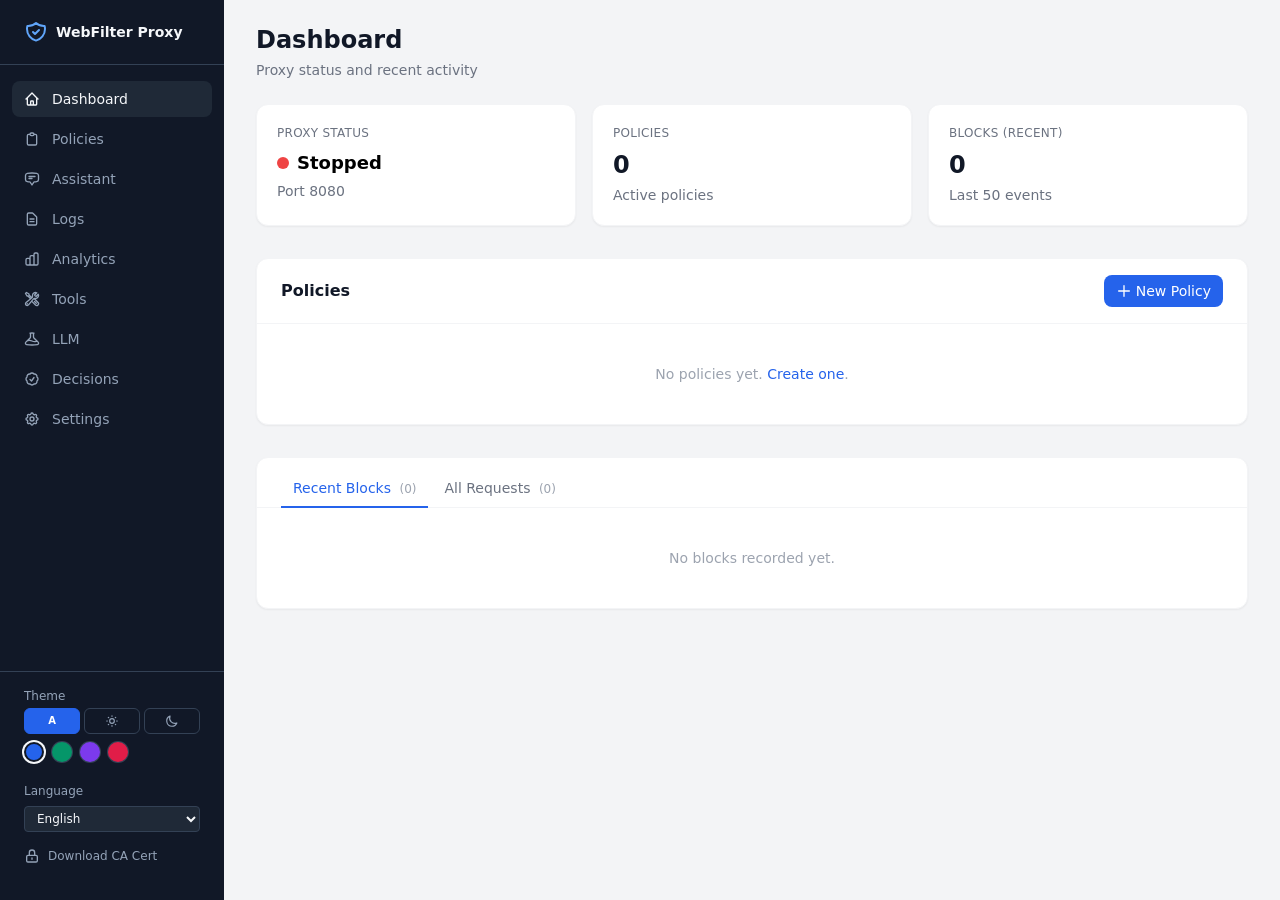
==== commit 2fc6dfc8: "Add an LLM policy assistant and model-judged site categories The sentence-to-rule compiler is replac" ====
--- a/ui/index.html
+++ b/ui/index.html
@@ -33,9 +33,9 @@
           <svg class="w-4 h-4" fill="none" viewBox="0 0 24 24" stroke="currentColor"><path stroke-linecap="round" stroke-linejoin="round" stroke-width="2" d="M9 5H7a2 2 0 00-2 2v12a2 2 0 002 2h10a2 2 0 002-2V7a2 2 0 00-2-2h-2M9 5a2 2 0 002 2h2a2 2 0 002-2M9 5a2 2 0 012-2h2a2 2 0 012 2"/></svg>
           <span data-i18n="nav.policies">Policies</span>
         </a>
-        <a href="rules.html" class="flex items-center gap-3 px-3 py-2 rounded-lg text-sidebar-muted hover:bg-sidebar-active hover:text-sidebar-ink text-sm transition-colors">
+        <a href="assistant.html" class="flex items-center gap-3 px-3 py-2 rounded-lg text-sidebar-muted hover:bg-sidebar-active hover:text-sidebar-ink text-sm transition-colors">
           <svg class="w-4 h-4" fill="none" viewBox="0 0 24 24" stroke="currentColor"><path stroke-linecap="round" stroke-linejoin="round" stroke-width="2" d="M7.5 8.25h9m-9 3H12m-9.75 1.51c0 1.6 1.123 2.994 2.707 3.227 1.129.166 2.27.293 3.423.379.35.026.67.21.865.501L12 21l2.755-4.133a1.14 1.14 0 01.865-.501 48.172 48.172 0 003.423-.379c1.584-.233 2.707-1.626 2.707-3.228V6.741c0-1.602-1.123-2.995-2.707-3.228A48.394 48.394 0 0012 3c-2.392 0-4.744.175-7.043.513C3.373 3.746 2.25 5.14 2.25 6.741v6.018z"/></svg>
-          <span data-i18n="nav.rules">Rules</span>
+          <span data-i18n="nav.assistant">Assistant</span>
         </a>
         <a href="logs.html" class="flex items-center gap-3 px-3 py-2 rounded-lg text-sidebar-muted hover:bg-sidebar-active hover:text-sidebar-ink text-sm transition-colors">
           <svg class="w-4 h-4" fill="none" viewBox="0 0 24 24" stroke="currentColor"><path stroke-linecap="round" stroke-linejoin="round" stroke-width="2" d="M9 12h6m-6 4h6m2 5H7a2 2 0 01-2-2V5a2 2 0 012-2h5.586a1 1 0 01.707.293l5.414 5.414a1 1 0 01.293.707V19a2 2 0 01-2 2z"/></svg>
@@ -80,6 +80,17 @@
         <div class="mb-6">
           <h1 class="text-2xl font-bold text-gray-900" data-i18n="dash.title">Dashboard</h1>
           <p class="text-sm text-gray-500 mt-1" data-i18n="dash.subtitle">Proxy status and recent activity</p>
+        </div>
+
+        <!-- LLM setup banner -->
+        <div x-show="llm.phase && llm.phase !== 'ready' && llm.phase !== 'unmanaged' && llm.phase !== 'disabled'" x-cloak
+             class="mb-6 rounded-xl border px-5 py-4 text-sm flex items-start justify-between gap-4"
+             :class="llm.phase === 'failed' ? 'bg-red-50 border-red-200 text-red-800' : 'bg-yellow-50 border-yellow-200 text-yellow-900'">
+          <div>
+            <div class="font-semibold" x-text="llm.phase === 'needs_download' ? 'The local model is not installed yet' : (llm.phase === 'downloading' ? 'Downloading the local model…' : (llm.phase === 'starting' ? 'The local model is starting…' : 'The local model is not running'))"></div>
+            <div class="text-xs mt-0.5 opacity-80" x-text="llm.phase === 'needs_download' ? 'Pages and images are not classified until the runtime and model are downloaded (about 3 GB for the default model).' : (llm.last_error || '')"></div>
+          </div>
+          <a href="llm.html" class="px-3 py-1.5 text-xs font-medium rounded-lg bg-card border border-gray-200 text-gray-800 hover:bg-gray-50 whitespace-nowrap">Open LLM page</a>
         </div>
 
         <!-- Status cards -->
@@ -259,6 +270,7 @@
     function dashboard() {
       return {
         status: { proxy_running: false, proxy_port: 8080, recent_blocks: [], recent_requests: [] },
+        llm: {},
         policies: [],
         tab: 'blocks',
 
@@ -267,7 +279,15 @@
           setInterval(() => this.refresh(), 15000);
         },
 
+        async refreshLLM() {
+          try {
+            const r = await fetch('/api/llm/status');
+            if (r.ok) this.llm = await r.json();
+          } catch (e) {}
+        },
+
         async refresh() {
+          this.refreshLLM();
           try {
             const [statusRes, policiesRes] = await Promise.all([
               fetch('/api/status').then(r => r.json()),
